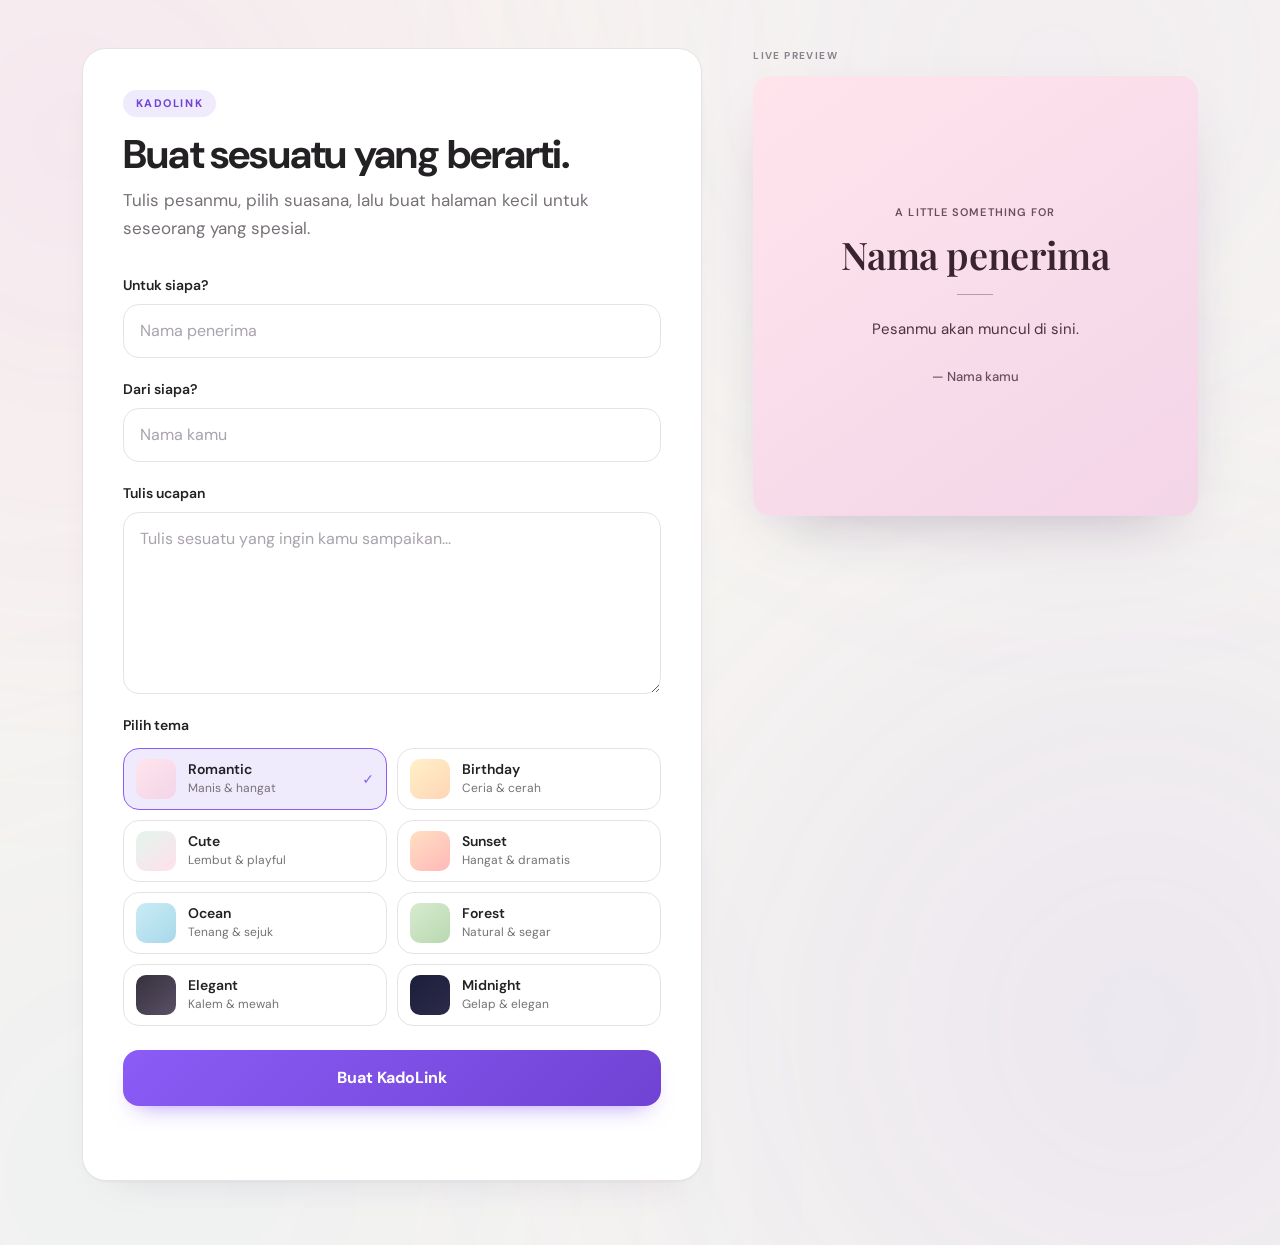
==== create.html @ 40f74e39 "Refactor KadoLink pages: redesign index and ucapan, implement create and ucapan scripts, remove old " ====
<!DOCTYPE html>
<html lang="id">
<head>
  <meta charset="UTF-8">
  <meta name="viewport" content="width=device-width, initial-scale=1.0, viewport-fit=cover">
  <meta name="color-scheme" content="light">
  <meta name="description" content="Buat KadoLink — halaman ucapan personal untuk orang spesial.">
  <title>Buat KadoLink</title>

  <link rel="stylesheet" href="css/global.css">
  <link rel="stylesheet" href="css/create.css">
</head>
<body>
  <main class="aura-bg">
    <div class="aura-layer-1" aria-hidden="true"></div>
    <div class="aura-layer-2" aria-hidden="true"></div>

    <div class="aura-content">
      <section class="create-page">
        <div class="create-layout">

          <div class="create-card">
            <header class="create-header">
              <span class="create-badge">KadoLink</span>
              <h1>Buat sesuatu yang berarti.</h1>
              <p>
                Tulis pesanmu, pilih suasana, lalu buat halaman kecil
                untuk seseorang yang spesial.
              </p>
            </header>

            <form id="createForm" novalidate>
              <div class="form-group">
                <label for="recipient">Untuk siapa?</label>
                <input type="text" id="recipient" name="recipient"
                       placeholder="Nama penerima" autocomplete="name"
                       maxlength="60" required>
              </div>

              <div class="form-group">
                <label for="sender">Dari siapa?</label>
                <input type="text" id="sender" name="sender"
                       placeholder="Nama kamu" autocomplete="name"
                       maxlength="60" required>
              </div>

              <div class="form-group">
                <label for="message">Tulis ucapan</label>
                <textarea id="message" name="message" rows="6" maxlength="500"
                          placeholder="Tulis sesuatu yang ingin kamu sampaikan..."
                          required></textarea>
              </div>

              <fieldset class="form-group theme-fieldset">
                <legend>Pilih tema</legend>

                <div class="theme-grid" role="radiogroup" aria-label="Pilih tema">

                  <button type="button" class="theme-option is-active"
                          data-theme="romantic" aria-pressed="true">
                    <span class="theme-preview theme-romantic" aria-hidden="true"></span>
                    <span class="theme-info">
                      <strong>Romantic</strong>
                      <small>Manis &amp; hangat</small>
                    </span>
                    <span class="theme-check" aria-hidden="true">✓</span>
                  </button>

                  <button type="button" class="theme-option"
                          data-theme="birthday" aria-pressed="false">
                    <span class="theme-preview theme-birthday" aria-hidden="true"></span>
                    <span class="theme-info">
                      <strong>Birthday</strong>
                      <small>Ceria &amp; cerah</small>
                    </span>
                    <span class="theme-check" aria-hidden="true">✓</span>
                  </button>

                  <button type="button" class="theme-option"
                          data-theme="cute" aria-pressed="false">
                    <span class="theme-preview theme-cute" aria-hidden="true"></span>
                    <span class="theme-info">
                      <strong>Cute</strong>
                      <small>Lembut &amp; playful</small>
                    </span>
                    <span class="theme-check" aria-hidden="true">✓</span>
                  </button>

                  <button type="button" class="theme-option"
                          data-theme="sunset" aria-pressed="false">
                    <span class="theme-preview theme-sunset" aria-hidden="true"></span>
                    <span class="theme-info">
                      <strong>Sunset</strong>
                      <small>Hangat &amp; dramatis</small>
                    </span>
                    <span class="theme-check" aria-hidden="true">✓</span>
                  </button>

                  <button type="button" class="theme-option"
                          data-theme="ocean" aria-pressed="false">
                    <span class="theme-preview theme-ocean" aria-hidden="true"></span>
                    <span class="theme-info">
                      <strong>Ocean</strong>
                      <small>Tenang &amp; sejuk</small>
                    </span>
                    <span class="theme-check" aria-hidden="true">✓</span>
                  </button>

                  <button type="button" class="theme-option"
                          data-theme="forest" aria-pressed="false">
                    <span class="theme-preview theme-forest" aria-hidden="true"></span>
                    <span class="theme-info">
                      <strong>Forest</strong>
                      <small>Natural &amp; segar</small>
                    </span>
                    <span class="theme-check" aria-hidden="true">✓</span>
                  </button>

                  <button type="button" class="theme-option"
                          data-theme="elegant" aria-pressed="false">
                    <span class="theme-preview theme-elegant" aria-hidden="true"></span>
                    <span class="theme-info">
                      <strong>Elegant</strong>
                      <small>Kalem &amp; mewah</small>
                    </span>
                    <span class="theme-check" aria-hidden="true">✓</span>
                  </button>

                  <button type="button" class="theme-option"
                          data-theme="midnight" aria-pressed="false">
                    <span class="theme-preview theme-midnight" aria-hidden="true"></span>
                    <span class="theme-info">
                      <strong>Midnight</strong>
                      <small>Gelap &amp; elegan</small>
                    </span>
                    <span class="theme-check" aria-hidden="true">✓</span>
                  </button>

                </div>

                <input type="hidden" id="theme" name="theme" value="romantic">
              </fieldset>

              <button type="submit" class="create-button" id="submitBtn">
                Buat KadoLink
              </button>

              <p class="form-status" id="formStatus" role="status" aria-live="polite"></p>
            </form>
          </div>

          <aside class="preview-area" aria-label="Pratinjau kado">
            <div class="preview-label">Live Preview</div>

            <div class="preview-card preview-romantic" id="previewCard">
              <div class="preview-inner" aria-live="polite">
                <span class="preview-small">A little something for</span>
                <h2 id="previewRecipient">Nama penerima</h2>
                <div class="preview-line" aria-hidden="true"></div>
                <p id="previewMessage">Pesanmu akan muncul di sini.</p>
                <span class="preview-sender" id="previewSender">— Nama kamu</span>
              </div>
            </div>
          </aside>

        </div>
      </section>
    </div>
  </main>

  <script src="js/create.js" defer></script>
</body>
</html>
---- css/global.css ----
/* ============================================================
   GLOBAL — fondasi universal KadoLink
   Reset + token + typography + Orchid Bloom background
   ============================================================ */

@import url('https://fonts.googleapis.com/css2?family=DM+Sans:wght@400;500;600;700&family=Playfair+Display:wght@500;600&display=swap');

/* ---------- RESET ---------- */
*,
*::before,
*::after {
  box-sizing: border-box;
  margin: 0;
  padding: 0;
}

html {
  scroll-behavior: smooth;
  -webkit-text-size-adjust: 100%;
}

img, svg, video, canvas {
  display: block;
  max-width: 100%;
  height: auto;
}

button, input, textarea, select {
  font: inherit;
  color: inherit;
}

button {
  background: none;
  border: 0;
  cursor: pointer;
}

a { color: inherit; }

::selection {
  background: #ded0ff;
  color: #302044;
}

:focus-visible {
  outline: 2px solid #8b5cf6;
  outline-offset: 3px;
  border-radius: 6px;
}

/* ---------- TOKEN ---------- */
:root {
  --bg:          #f7f5f1;
  --surface:     #ffffff;
  --text:        #242124;
  --muted:       #777177;
  --border:      #e7e2e5;
  --accent:      #8b5cf6;
  --accent-dark: #7043d4;
  --accent-soft: #f0eafd;

  --radius: 16px;

  --font-sans:    "DM Sans", system-ui, -apple-system, "Segoe UI", Roboto, sans-serif;
  --font-display: "Playfair Display", Georgia, serif;

  --pad-inline:  clamp(1rem, 4vw, 2rem);
  --max-content: 1180px;
}

/* ---------- BODY ---------- */
body {
  min-height: 100vh;
  min-height: 100dvh;
  overflow-x: hidden;
  background: var(--bg);
  color: var(--text);
  font-family: var(--font-sans);
  font-size: 1rem;
  line-height: 1.6;
  -webkit-font-smoothing: antialiased;
  text-rendering: optimizeLegibility;
}

h1, h2, h3, h4 {
  font-family: var(--font-sans);
  line-height: 1.2;
  letter-spacing: -0.01em;
  color: var(--text);
}

p { text-wrap: pretty; }

/* ---------- AURA / ORCHID BLOOM BACKGROUND ---------- */
.aura-bg {
  position: relative;
  min-height: 100vh;
  min-height: 100dvh;
  overflow: clip;
  isolation: isolate;
}

.aura-layer-1,
.aura-layer-2 {
  position: absolute;
  inset: -15%;
  z-index: 0;
  pointer-events: none;
  filter: blur(110px);
  transform: translateZ(0);
  will-change: transform;
  opacity: 0.55;
}

.aura-layer-1 {
  background:
    radial-gradient(circle at 15% 20%, rgba(239, 114, 219, 0.18), transparent 35%),
    radial-gradient(circle at 80% 75%, rgba(107, 82, 232, 0.16), transparent 38%);
}

.aura-layer-2 {
  background:
    radial-gradient(circle at 75% 15%, rgba(180, 146, 255, 0.14), transparent 32%),
    radial-gradient(circle at 20% 85%, rgba(76, 153, 255, 0.09), transparent 35%);
}

.aura-content {
  position: relative;
  z-index: 1;
  width: 100%;
  max-width: var(--max-content);
  margin-inline: auto;
  padding-inline: max(var(--pad-inline), env(safe-area-inset-left)) max(var(--pad-inline), env(safe-area-inset-right));
  padding-bottom: max(1rem, env(safe-area-inset-bottom));
}

/* ---------- MOTION PREFERENCE ---------- */
@media (prefers-reduced-motion: reduce) {
  *, *::before, *::after {
    animation-duration: 0.01ms !important;
    animation-iteration-count: 1 !important;
    transition-duration: 0.01ms !important;
    scroll-behavior: auto !important;
  }
}
---- css/create.css ----
/* ============================================================
   CREATE PAGE — form + theme picker + live preview
   Bergantung pada token dari global.css
   8 tema, semua lulus WCAG AA
   ============================================================ */

.create-page {
  padding-block: clamp(1.5rem, 5vw, 3rem);
}

/* ---------- LAYOUT ---------- */
.create-layout {
  width: 100%;
  max-width: 1180px;
  margin-inline: auto;
  display: grid;
  grid-template-columns: minmax(0, 1fr);
  gap: clamp(1.75rem, 4vw, 3.5rem);
  align-items: start;
}

@media (min-width: 1024px) {
  .create-layout {
    grid-template-columns: minmax(0, 620px) minmax(320px, 1fr);
  }
  .preview-area {
    position: sticky;
    top: clamp(1rem, 4vh, 2rem);
    align-self: start;
  }
}

/* ---------- CARD FORM ---------- */
.create-card {
  width: 100%;
  max-width: 620px;
  margin-inline: auto;
  padding: clamp(1.25rem, 4vw, 2.5rem);
  background: var(--surface);
  border: 1px solid var(--border);
  border-radius: calc(var(--radius) + 8px);
  box-shadow:
    0 1px 2px rgba(36, 33, 36, 0.04),
    0 20px 40px -28px rgba(80, 60, 120, 0.18);
}

/* ---------- HEADER ---------- */
.create-header {
  margin-bottom: clamp(1.25rem, 4vw, 2rem);
}

.create-badge {
  display: inline-block;
  margin-bottom: 0.875rem;
  padding: 0.3rem 0.8rem;
  font-size: 0.6875rem;
  font-weight: 700;
  letter-spacing: 0.14em;
  text-transform: uppercase;
  color: var(--accent-dark);
  background: var(--accent-soft);
  border-radius: 999px;
}

.create-header h1 {
  font-size: clamp(1.75rem, 5.5vw, 2.5rem);
  line-height: 1.15;
  letter-spacing: -0.02em;
  margin-bottom: 0.625rem;
  text-wrap: balance;
}

.create-header p {
  color: var(--muted);
  font-size: clamp(0.9375rem, 2.4vw, 1.0625rem);
  line-height: 1.6;
  max-width: 46ch;
}

/* ---------- FORM GROUP ---------- */
.form-group {
  display: grid;
  gap: 0.5rem;
  margin-bottom: 1.25rem;
  min-width: 0;
}

.form-group > label,
.theme-fieldset > legend {
  font-size: 0.875rem;
  font-weight: 600;
  color: var(--text);
  padding: 0;
}

.theme-fieldset {
  border: 0;
  padding: 0;
  margin: 0 0 1.5rem;
}

.theme-fieldset > legend {
  margin-bottom: 0.75rem;
}

/* ---------- INPUT ---------- */
input[type="text"],
textarea {
  width: 100%;
  min-width: 0;
  padding: 0.8125rem 1rem;
  font-size: 1rem;
  font-family: var(--font-sans);
  color: var(--text);
  background: #fff;
  border: 1px solid var(--border);
  border-radius: var(--radius);
  transition: border-color 0.2s ease, box-shadow 0.2s ease;
}

textarea {
  resize: vertical;
  min-height: 140px;
  line-height: 1.6;
}

input::placeholder,
textarea::placeholder {
  color: #a9a3ac;
}

input[type="text"]:focus,
textarea:focus {
  outline: none;
  border-color: var(--accent);
  box-shadow: 0 0 0 4px var(--accent-soft);
}

input:user-invalid,
textarea:user-invalid {
  border-color: #e35d6a;
  box-shadow: 0 0 0 4px rgba(227, 93, 106, 0.12);
}

/* ---------- THEME PICKER ---------- */
.theme-grid {
  display: grid;
  grid-template-columns: 1fr;
  gap: 0.625rem;
}

@media (min-width: 480px) {
  .theme-grid { grid-template-columns: repeat(2, minmax(0, 1fr)); }
}

.theme-option {
  display: grid;
  grid-template-columns: auto minmax(0, 1fr) auto;
  align-items: center;
  gap: 0.75rem;
  width: 100%;
  padding: 0.625rem 0.75rem;
  text-align: left;
  background: var(--surface);
  border: 1px solid var(--border);
  border-radius: var(--radius);
  color: var(--text);
  transition: border-color 0.2s ease, background 0.2s ease, transform 0.12s ease;
}

.theme-option:hover {
  border-color: #cfc7d6;
  background: #fbfafc;
}

.theme-option:active {
  transform: scale(0.985);
}

.theme-option.is-active {
  border-color: var(--accent);
  background: var(--accent-soft);
}

.theme-preview {
  width: 40px;
  height: 40px;
  border-radius: 10px;
  flex-shrink: 0;
}

.theme-romantic { background: linear-gradient(140deg, #ffe4ec, #f3d5e8); }
.theme-birthday { background: linear-gradient(140deg, #fff1c9, #ffd5b5); }
.theme-cute     { background: linear-gradient(140deg, #e3f5ec, #ffe0ec); }
.theme-sunset   { background: linear-gradient(140deg, #ffe0c2, #ffb8b8); }
.theme-ocean    { background: linear-gradient(140deg, #c9ecf5, #a8d8ea); }
.theme-forest   { background: linear-gradient(140deg, #d8ebd0, #b8d8b0); }
.theme-elegant  { background: linear-gradient(140deg, #35303d, #5a5166); }
.theme-midnight { background: linear-gradient(140deg, #1a1f3a, #2d2a4a); }

.theme-info { min-width: 0; }

.theme-info strong {
  display: block;
  font-size: 0.875rem;
  font-weight: 600;
  line-height: 1.3;
  color: var(--text);
}

.theme-info small {
  display: block;
  font-size: 0.75rem;
  color: var(--muted);
  white-space: nowrap;
  overflow: hidden;
  text-overflow: ellipsis;
}

.theme-check {
  font-size: 0.875rem;
  color: var(--accent);
  opacity: 0;
  transform: scale(0.6);
  transition: opacity 0.2s ease, transform 0.2s ease;
}

.theme-option.is-active .theme-check {
  opacity: 1;
  transform: scale(1);
}

/* ---------- SUBMIT ---------- */
.create-button {
  width: 100%;
  padding: 0.9375rem 1.25rem;
  font-size: 1rem;
  font-weight: 700;
  color: #fff;
  border-radius: var(--radius);
  background: linear-gradient(135deg, var(--accent), var(--accent-dark));
  box-shadow: 0 12px 24px -14px rgba(139, 92, 246, 0.75);
  transition: transform 0.12s ease, box-shadow 0.2s ease, opacity 0.2s ease;
}

.create-button:hover  { box-shadow: 0 16px 28px -14px rgba(139, 92, 246, 0.9); }
.create-button:active { transform: translateY(1px) scale(0.995); }
.create-button[disabled] {
  opacity: 0.6;
  cursor: not-allowed;
  transform: none;
}

/* ---------- STATUS ---------- */
.form-status {
  margin-top: 0.875rem;
  font-size: 0.875rem;
  min-height: 1.25rem;
  color: var(--muted);
}
.form-status.is-error   { color: #c74a57; }
.form-status.is-success { color: #2f9e6a; }

/* ============================================================
   LIVE PREVIEW
   ============================================================ */

.preview-area {
  display: flex;
  flex-direction: column;
  gap: 0.75rem;
  min-width: 0;
}

.preview-label {
  color: #8a838b;
  font-size: 0.625rem;
  font-weight: 700;
  letter-spacing: 0.14em;
  text-transform: uppercase;
}

.preview-card {
  --preview-ink:      #3a2430;
  --preview-ink-soft: #4d3240;
  --preview-ink-mute: #6b4d5c;

  position: relative;
  display: grid;
  place-items: center;
  min-height: clamp(320px, 55vh, 440px);
  padding: clamp(1.25rem, 5vw, 1.75rem);
  color: var(--preview-ink);
  border-radius: calc(var(--radius) + 2px);
  overflow: hidden;
  transition: background 0.3s ease, color 0.3s ease;
  box-shadow: 0 24px 60px -30px rgba(60, 40, 80, 0.35);
}

.preview-inner {
  width: 100%;
  max-width: 36ch;
  min-width: 0;
  display: grid;
  justify-items: center;
  text-align: center;
}

.preview-small {
  display: block;
  margin-bottom: 0.75rem;
  font-size: 0.6875rem;
  font-weight: 600;
  letter-spacing: 0.1em;
  text-transform: uppercase;
  color: var(--preview-ink-mute);
}

.preview-card h2 {
  margin-bottom: 1.125rem;
  font-family: var(--font-display);
  font-size: clamp(1.75rem, 6vw, 2.375rem);
  line-height: 1.12;
  font-weight: 600;
  color: var(--preview-ink);
  overflow-wrap: anywhere;
  text-wrap: balance;
}

.preview-line {
  width: 36px;
  height: 1px;
  margin: 0 auto 1.375rem;
  background: var(--preview-ink);
  opacity: 0.35;
}

.preview-card p {
  margin-bottom: 1.5rem;
  font-size: 0.9375rem;
  line-height: 1.7;
  font-weight: 400;
  color: var(--preview-ink-soft);
  white-space: pre-wrap;
  overflow-wrap: anywhere;
  max-width: 42ch;
}

.preview-sender {
  display: block;
  font-size: 0.8125rem;
  font-weight: 500;
  color: var(--preview-ink-mute);
  overflow-wrap: anywhere;
}

/* ---------- VARIAN TEMA (8 palet, semua lulus WCAG AA) ---------- */

/* 1. Romantic — rose + lavender */
.preview-romantic {
  --preview-ink:      #3a2430;
  --preview-ink-soft: #4d3240;
  --preview-ink-mute: #6b4d5c;
  background: linear-gradient(145deg, #ffe4ec 0%, #f3d5e8 100%);
}

/* 2. Birthday — peach + krim */
.preview-birthday {
  --preview-ink:      #3d2612;
  --preview-ink-soft: #5c3a1e;
  --preview-ink-mute: #7a5432;
  background: linear-gradient(145deg, #fff1c9 0%, #ffd5b5 100%);
}

/* 3. Cute — mint + blush */
.preview-cute {
  --preview-ink:      #1e332a;
  --preview-ink-soft: #345045;
  --preview-ink-mute: #465e54;
  background: linear-gradient(145deg, #e3f5ec 0%, #ffe0ec 100%);
}

/* 4. Sunset — coral + oranye */
.preview-sunset {
  --preview-ink:      #4a1f1e;
  --preview-ink-soft: #6b322e;
  --preview-ink-mute: #8a4a44;
  background: linear-gradient(145deg, #ffe0c2 0%, #ffb8b8 100%);
}

/* 5. Ocean — teal + biru langit */
.preview-ocean {
  --preview-ink:      #0e2c3d;
  --preview-ink-soft: #1f4d63;
  --preview-ink-mute: #3a6b82;
  background: linear-gradient(145deg, #c9ecf5 0%, #a8d8ea 100%);
}

/* 6. Forest — sage + hijau muda */
.preview-forest {
  --preview-ink:      #1a3020;
  --preview-ink-soft: #2f4d38;
  --preview-ink-mute: #476652;
  background: linear-gradient(145deg, #d8ebd0 0%, #b8d8b0 100%);
}

/* 7. Elegant — plum gelap (dark) */
.preview-elegant {
  --preview-ink:      #fefbff;
  --preview-ink-soft: #e6dff0;
  --preview-ink-mute: #cfc4dd;
  background: linear-gradient(145deg, #35303d 0%, #5a5166 100%);
}

/* 8. Midnight — navy (dark) */
.preview-midnight {
  --preview-ink:      #f5f2ff;
  --preview-ink-soft: #d8d2ec;
  --preview-ink-mute: #b8b0d0;
  background: linear-gradient(145deg, #1a1f3a 0%, #2d2a4a 100%);
}

/* ---------- RESPONSIVE TWEAK ---------- */
@media (max-width: 1023px) {
  .create-layout {
    max-width: 620px;
    margin-inline: auto;
  }
}

@media (max-width: 600px) {
  .create-page {
    padding-block: 1rem 1.5rem;
  }

  .create-card {
    padding: 1.25rem;
    border-radius: var(--radius);
  }

  .preview-card {
    min-height: 300px;
    padding: 1.5rem 1.25rem;
    border-radius: var(--radius);
  }

  .theme-option {
    min-height: 56px;
  }
}

/* ============================================================
   POLISH — microinteraction
   ============================================================ */

/* Kartu form fade-in saat load */
@keyframes cardFadeIn {
  from { opacity: 0; transform: translateY(12px); }
  to   { opacity: 1; transform: translateY(0); }
}

.create-card {
  animation: cardFadeIn 0.6s cubic-bezier(0.22, 1, 0.36, 1) 0.05s both;
}

/* Preview card fade-in + scale */
@keyframes previewIn {
  from { opacity: 0; transform: scale(0.97); }
  to   { opacity: 1; transform: scale(1); }
}

.preview-card {
  animation: previewIn 0.7s cubic-bezier(0.22, 1, 0.36, 1) 0.15s both;
}

/* Theme option: micro-lift saat hover */
.theme-option {
  transition:
    border-color 0.2s ease,
    background 0.2s ease,
    transform 0.16s ease,
    box-shadow 0.2s ease;
}

.theme-option:hover {
  transform: translateY(-1px);
  box-shadow: 0 6px 14px -10px rgba(80, 60, 120, 0.35);
}

/* Input: subtle lift saat focus */
input[type="text"],
textarea {
  transition:
    border-color 0.2s ease,
    box-shadow 0.2s ease,
    background 0.2s ease,
    transform 0.15s ease;
}

/* Submit: shimmer ring saat hover */
.create-button {
  position: relative;
  overflow: hidden;
}

.create-button::after {
  content: "";
  position: absolute;
  inset: 0;
  background: linear-gradient(
    100deg,
    transparent 30%,
    rgba(255, 255, 255, 0.25) 50%,
    transparent 70%
  );
  transform: translateX(-100%);
  transition: transform 0.7s ease;
  pointer-events: none;
}

.create-button:hover::after {
  transform: translateX(100%);
}

/* Loading state: spinner kecil di tombol */
.create-button.is-loading {
  pointer-events: none;
}

.create-button.is-loading::before {
  content: "";
  display: inline-block;
  width: 14px;
  height: 14px;
  margin-right: 0.5rem;
  vertical-align: -2px;
  border: 2px solid rgba(255, 255, 255, 0.4);
  border-top-color: #fff;
  border-radius: 50%;
  animation: btnSpin 0.7s linear infinite;
}

@keyframes btnSpin {
  to { transform: rotate(360deg); }
}

@media (prefers-reduced-motion: reduce) {
  .create-card,
  .preview-card {
    animation: none;
  }
  .create-button::after { display: none; }
  .theme-option:hover   { transform: none; }
}
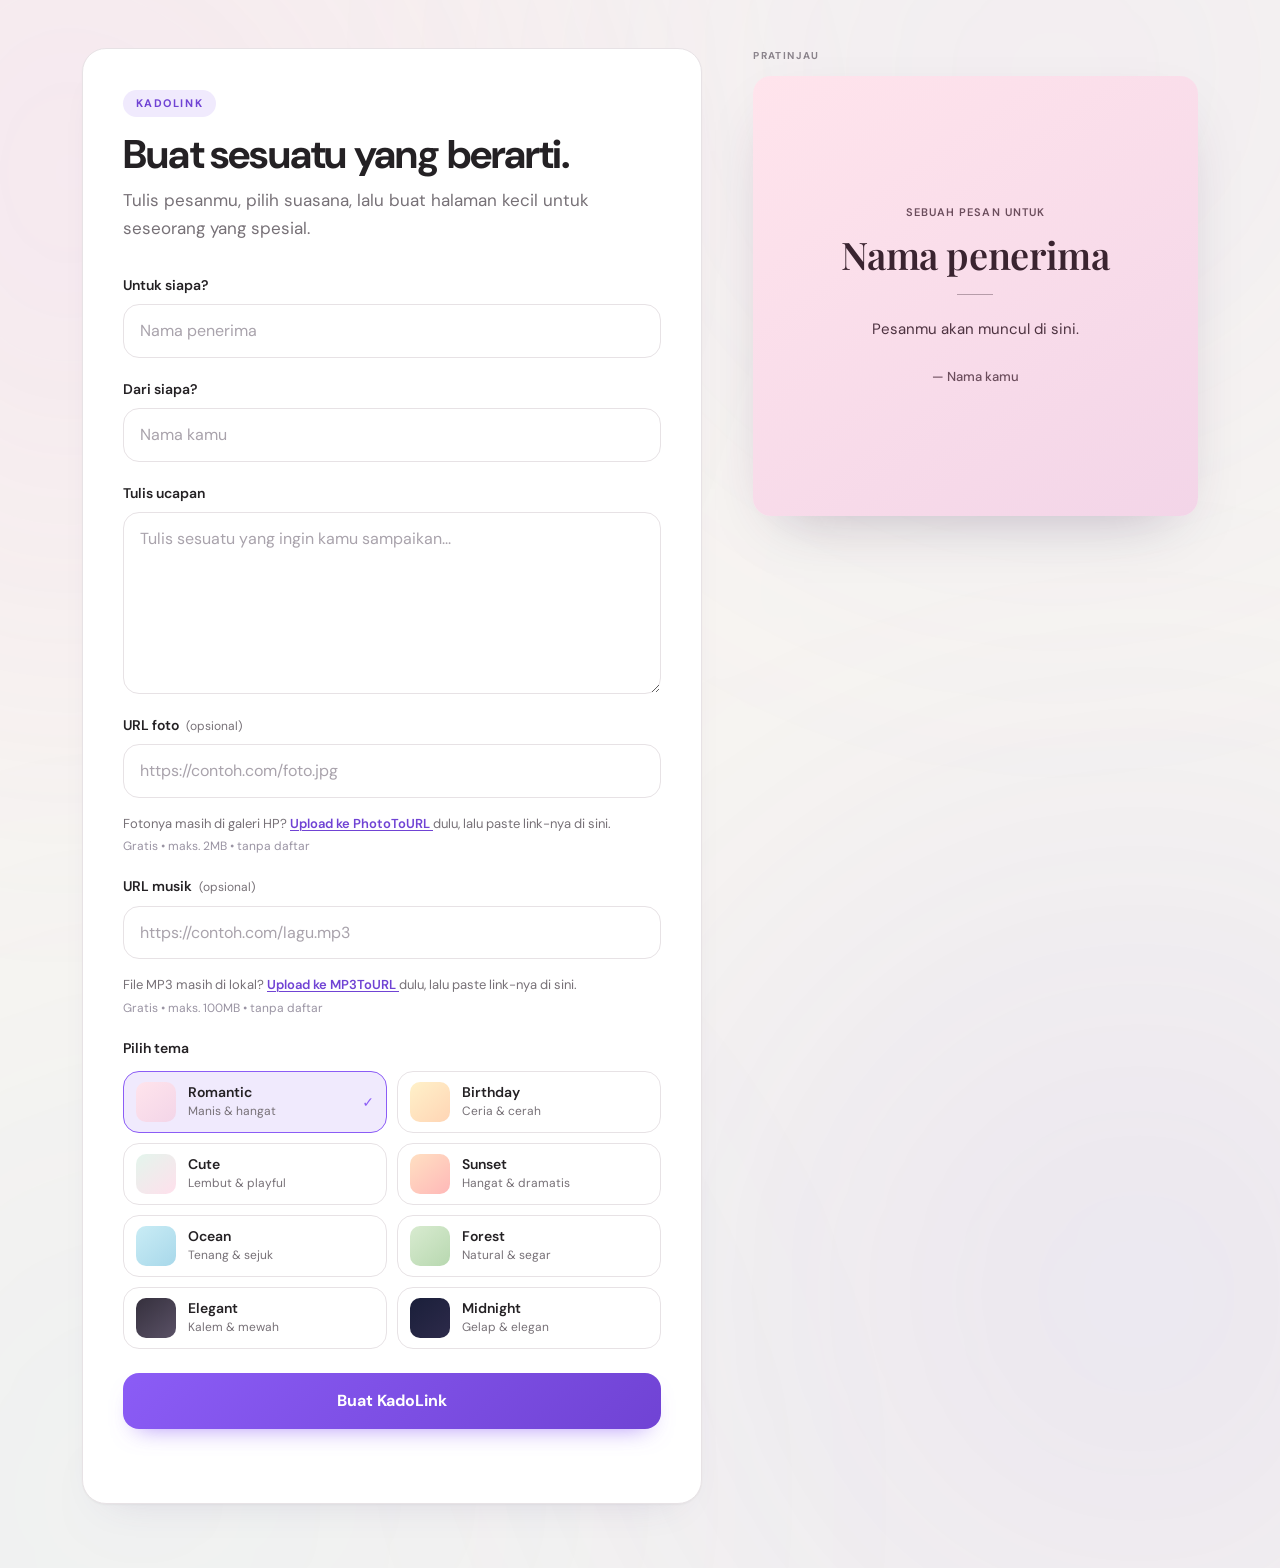
==== commit 4089b888: "update song url and photo url" ====
--- a/create.html
+++ b/create.html
@@ -51,10 +51,50 @@
                           required></textarea>
               </div>
 
+              <!-- ============ FOTO ============ -->
+              <div class="form-group">
+                <label for="photo">
+                  URL foto
+                  <span class="label-optional">(opsional)</span>
+                </label>
+                <input type="url" id="photo" name="photo"
+                       placeholder="https://contoh.com/foto.jpg"
+                       autocomplete="url" maxlength="500">
+
+                <p class="form-help">
+                  Fotonya masih di galeri HP?
+                  <a href="https://phototourl.com/id" target="_blank" rel="noopener noreferrer">
+                    Upload ke PhotoToURL
+                  </a>
+                  dulu, lalu paste link-nya di sini.
+                  <span class="form-help-note">Gratis • maks. 2MB • tanpa daftar</span>
+                </p>
+              </div>
+
+              <!-- ============ MUSIK ============ -->
+              <div class="form-group">
+                <label for="audio">
+                  URL musik
+                  <span class="label-optional">(opsional)</span>
+                </label>
+                <input type="url" id="audio" name="audio"
+                       placeholder="https://contoh.com/lagu.mp3"
+                       autocomplete="url" maxlength="500">
+
+                <p class="form-help">
+                  File MP3 masih di lokal?
+                  <a href="https://www.mp3tourl.com/" target="_blank" rel="noopener noreferrer">
+                    Upload ke MP3ToURL
+                  </a>
+                  dulu, lalu paste link-nya di sini.
+                  <span class="form-help-note">Gratis • maks. 100MB • tanpa daftar</span>
+                </p>
+              </div>
+
               <fieldset class="form-group theme-fieldset">
-                <legend>Pilih tema</legend>
-
-                <div class="theme-grid" role="radiogroup" aria-label="Pilih tema">
+                <legend id="theme-legend">Pilih tema</legend>
+
+                <div class="theme-grid" role="group" aria-labelledby="theme-legend">
 
                   <button type="button" class="theme-option is-active"
                           data-theme="romantic" aria-pressed="true">
@@ -150,11 +190,12 @@
           </div>
 
           <aside class="preview-area" aria-label="Pratinjau kado">
-            <div class="preview-label">Live Preview</div>
+            <div class="preview-label">Pratinjau</div>
 
             <div class="preview-card preview-romantic" id="previewCard">
               <div class="preview-inner" aria-live="polite">
-                <span class="preview-small">A little something for</span>
+                <img class="preview-photo" id="previewPhoto" alt="" hidden>
+                <span class="preview-small">Sebuah pesan untuk</span>
                 <h2 id="previewRecipient">Nama penerima</h2>
                 <div class="preview-line" aria-hidden="true"></div>
                 <p id="previewMessage">Pesanmu akan muncul di sini.</p>
--- a/css/create.css
+++ b/css/create.css
@@ -105,6 +105,7 @@
 
 /* ---------- INPUT ---------- */
 input[type="text"],
+input[type="url"],
 textarea {
   width: 100%;
   min-width: 0;
@@ -130,6 +131,7 @@
 }
 
 input[type="text"]:focus,
+input[type="url"]:focus,
 textarea:focus {
   outline: none;
   border-color: var(--accent);
@@ -489,6 +491,7 @@
 
 /* Input: subtle lift saat focus */
 input[type="text"],
+input[type="url"],
 textarea {
   transition:
     border-color 0.2s ease,
@@ -551,4 +554,64 @@
   }
   .create-button::after { display: none; }
   .theme-option:hover   { transform: none; }
+}
+
+/* ============================================================
+   FASE 4 — label opsional + preview foto
+   ============================================================ */
+
+.label-optional {
+  font-weight: 400;
+  font-size: 0.75rem;
+  color: var(--muted);
+  margin-left: 0.25rem;
+}
+
+.preview-photo {
+  display: block;
+  width: 100%;
+  max-width: 240px;
+  aspect-ratio: 4 / 3;
+  object-fit: cover;
+  margin: 0 auto 1.25rem;
+  border-radius: 12px;
+  box-shadow: 0 14px 32px -18px rgba(0, 0, 0, 0.45);
+}
+
+.preview-photo[hidden] { display: none; }
+
+/* ============================================================
+   FASE 4b — helper text untuk input foto & musik
+   ============================================================ */
+
+.form-help {
+  margin-top: 0.5rem;
+  font-size: 0.8125rem;
+  line-height: 1.5;
+  color: var(--muted);
+}
+
+.form-help a {
+  color: var(--accent-dark);
+  font-weight: 600;
+  text-decoration: underline;
+  text-decoration-thickness: 1px;
+  text-underline-offset: 2px;
+  transition: color 0.15s ease;
+}
+
+.form-help a:hover {
+  color: var(--accent);
+}
+
+.form-help-note {
+  display: block;
+  margin-top: 0.25rem;
+  font-size: 0.75rem;
+  color: #9a94a3;
+}
+
+@media (max-width: 480px) {
+  .form-help { font-size: 0.75rem; }
+  .form-help-note { font-size: 0.6875rem; }
 }
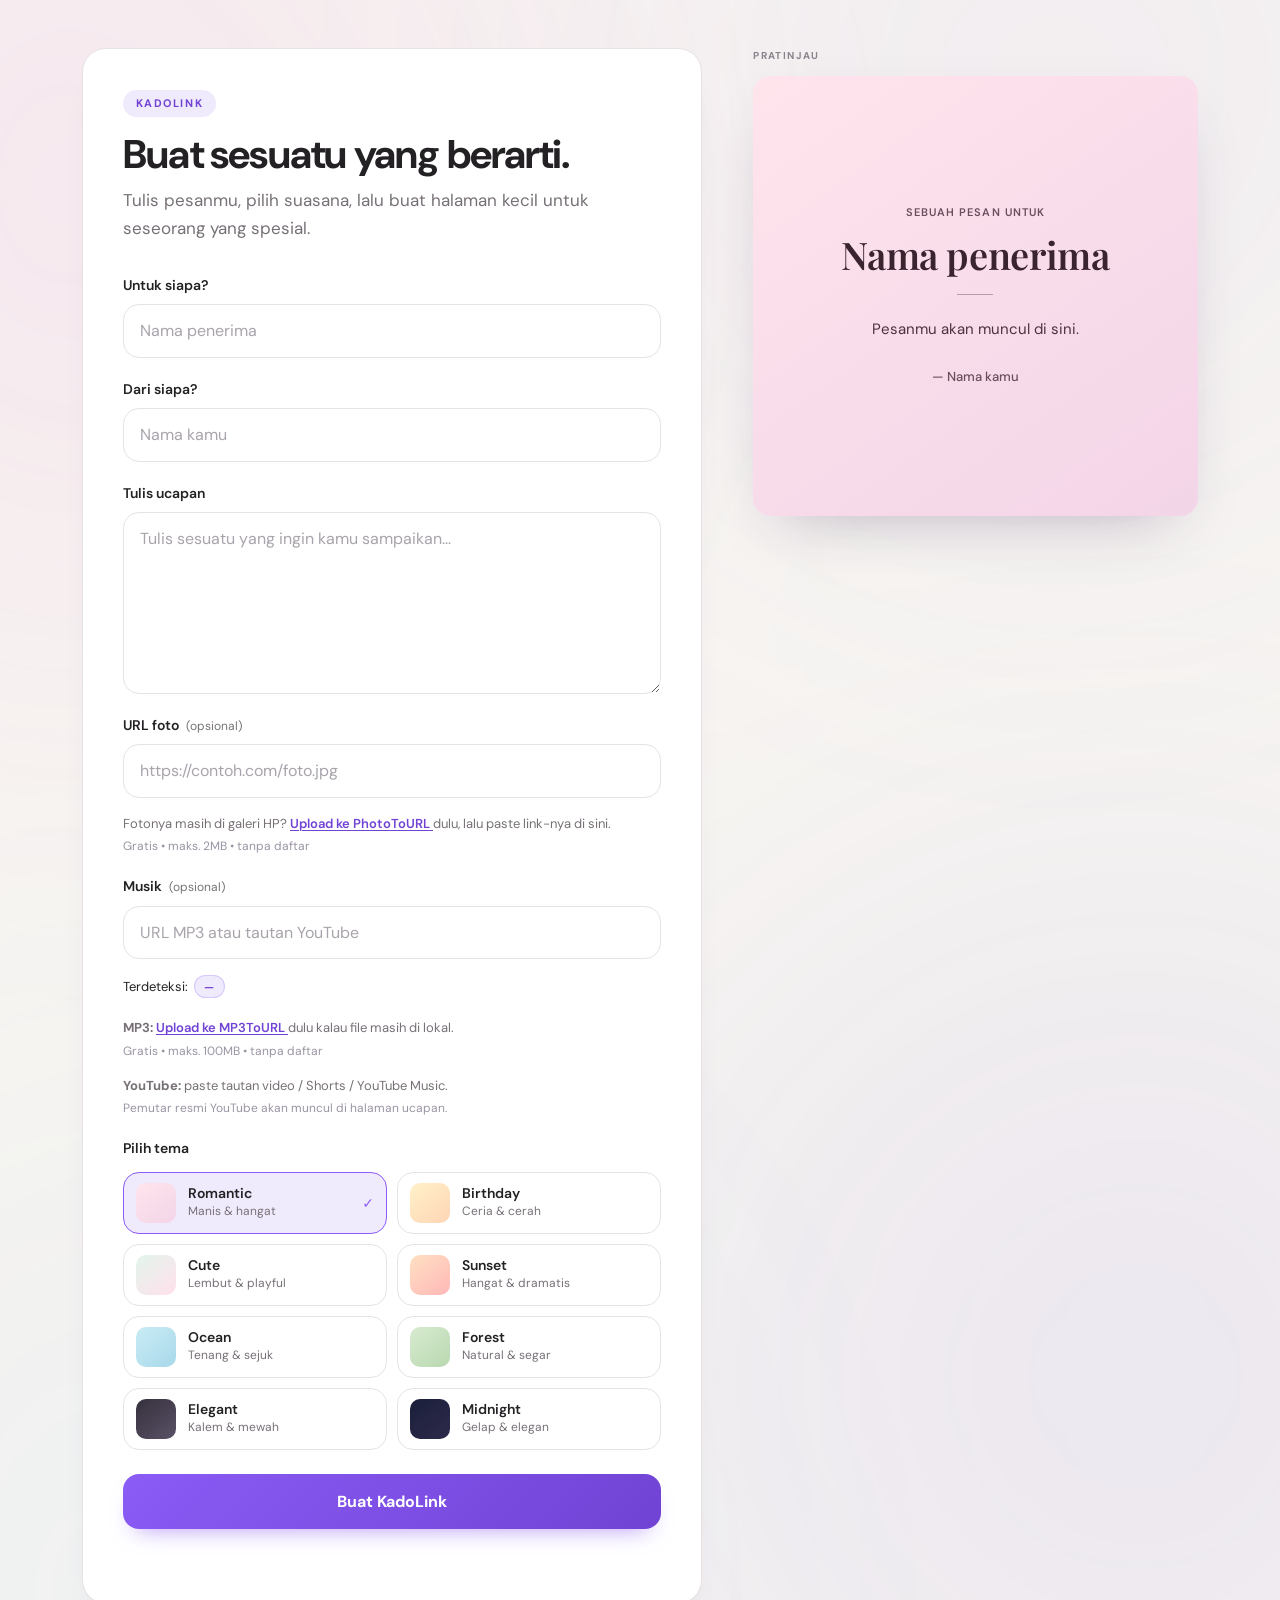
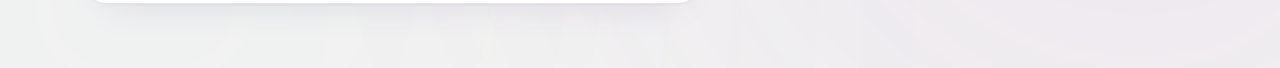
==== commit edc687c5: "Enhance audio input handling: support YouTube links, add audio type indicator, and improve user feed" ====
--- a/create.html
+++ b/create.html
@@ -74,20 +74,31 @@
               <!-- ============ MUSIK ============ -->
               <div class="form-group">
                 <label for="audio">
-                  URL musik
+                  Musik
                   <span class="label-optional">(opsional)</span>
                 </label>
                 <input type="url" id="audio" name="audio"
-                       placeholder="https://contoh.com/lagu.mp3"
+                       placeholder="URL MP3 atau tautan YouTube"
                        autocomplete="url" maxlength="500">
 
+                <p class="form-help form-help-type" id="audioTypeHint" hidden>
+                  Terdeteksi:
+                  <span class="audio-type-badge" id="audioTypeBadge">—</span>
+                </p>
+
                 <p class="form-help">
-                  File MP3 masih di lokal?
+                  <strong>MP3:</strong>
                   <a href="https://www.mp3tourl.com/" target="_blank" rel="noopener noreferrer">
                     Upload ke MP3ToURL
                   </a>
-                  dulu, lalu paste link-nya di sini.
+                  dulu kalau file masih di lokal.
                   <span class="form-help-note">Gratis • maks. 100MB • tanpa daftar</span>
+                </p>
+
+                <p class="form-help">
+                  <strong>YouTube:</strong>
+                  paste tautan video / Shorts / YouTube Music.
+                  <span class="form-help-note">Pemutar resmi YouTube akan muncul di halaman ucapan.</span>
                 </p>
               </div>
 
--- a/css/create.css
+++ b/css/create.css
@@ -614,4 +614,48 @@
 @media (max-width: 480px) {
   .form-help { font-size: 0.75rem; }
   .form-help-note { font-size: 0.6875rem; }
+}
+
+/* ============================================================
+   FASE 4c — indikator tipe musik (MP3 / YouTube)
+   ============================================================ */
+
+.form-help-type {
+  display: flex;
+  align-items: center;
+  gap: 0.4rem;
+  margin-bottom: 0.25rem;
+  color: var(--text);
+  font-size: 0.8125rem;
+}
+
+.audio-type-badge {
+  display: inline-block;
+  padding: 0.15rem 0.55rem;
+  font-size: 0.6875rem;
+  font-weight: 700;
+  letter-spacing: 0.06em;
+  text-transform: uppercase;
+  border-radius: 999px;
+  background: var(--accent-soft);
+  color: var(--accent-dark);
+  border: 1px solid rgba(139, 92, 246, 0.25);
+}
+
+.audio-type-badge.is-youtube {
+  background: #ffe3e3;
+  color: #b0242c;
+  border-color: rgba(176, 36, 44, 0.25);
+}
+
+.audio-type-badge.is-mp3 {
+  background: #e2f5ea;
+  color: #1f7a4d;
+  border-color: rgba(31, 122, 77, 0.25);
+}
+
+.audio-type-badge.is-unknown {
+  background: #f2eef6;
+  color: var(--muted);
+  border-color: var(--border);
 }
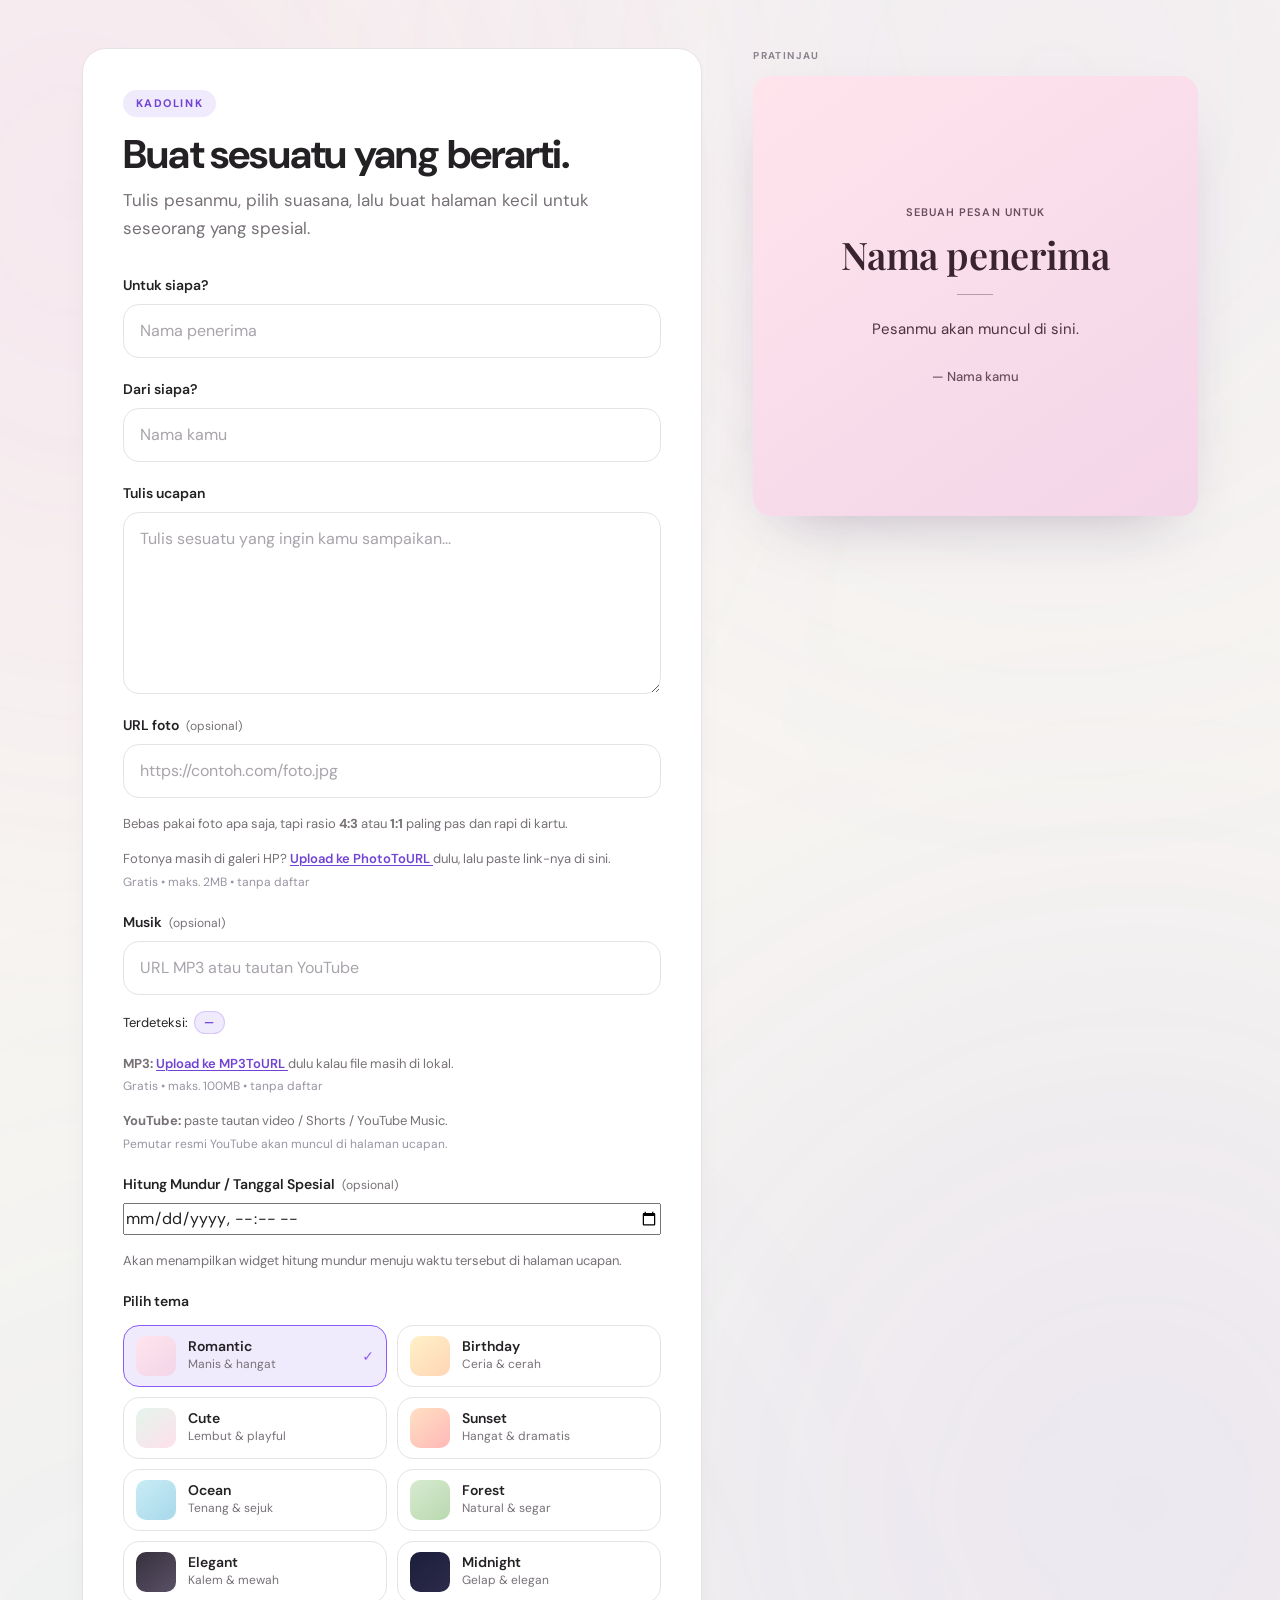
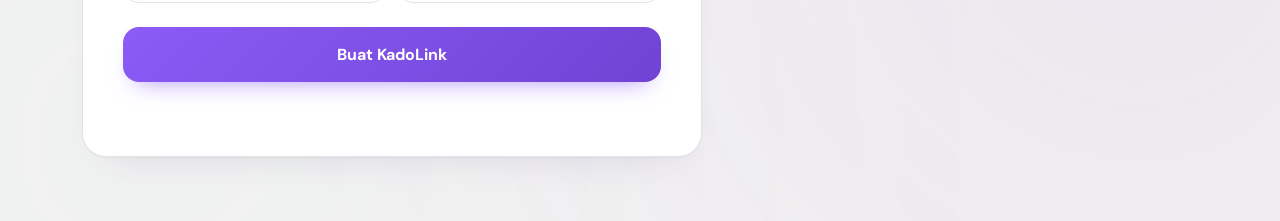
==== commit 70d4d696: "Add countdown widget and lightbox functionality: enhance user experience with countdown display and " ====
--- a/create.html
+++ b/create.html
@@ -62,6 +62,10 @@
                        autocomplete="url" maxlength="500">
 
                 <p class="form-help">
+                  Bebas pakai foto apa saja, tapi rasio <strong>4:3</strong> atau <strong>1:1</strong> paling pas dan rapi di kartu.
+                </p>
+
+                <p class="form-help">
                   Fotonya masih di galeri HP?
                   <a href="https://phototourl.com/id" target="_blank" rel="noopener noreferrer">
                     Upload ke PhotoToURL
@@ -99,6 +103,18 @@
                   <strong>YouTube:</strong>
                   paste tautan video / Shorts / YouTube Music.
                   <span class="form-help-note">Pemutar resmi YouTube akan muncul di halaman ucapan.</span>
+                </p>
+              </div>
+
+              <!-- ============ HITUNG MUNDUR ============ -->
+              <div class="form-group">
+                <label for="countdown">
+                  Hitung Mundur / Tanggal Spesial
+                  <span class="label-optional">(opsional)</span>
+                </label>
+                <input type="datetime-local" id="countdown" name="countdown">
+                <p class="form-help">
+                  Akan menampilkan widget hitung mundur menuju waktu tersebut di halaman ucapan.
                 </p>
               </div>
 
--- a/css/global.css
+++ b/css/global.css
@@ -143,4 +143,23 @@
     transition-duration: 0.01ms !important;
     scroll-behavior: auto !important;
   }
+}
+
+/* ---------- DARK MODE (System Preference) ---------- */
+@media (prefers-color-scheme: dark) {
+  :root {
+    --bg:          #111115;
+    --surface:     #1a1a22;
+    --text:        #f4f3f6;
+    --muted:       #9e99a4;
+    --border:      #2b2b36;
+    --accent:      #a78bfa;
+    --accent-dark: #c4b5fd;
+    --accent-soft: rgba(167, 139, 250, 0.15);
+  }
+
+  ::selection {
+    background: #3c2a66;
+    color: #ede7f6;
+  }
 }
